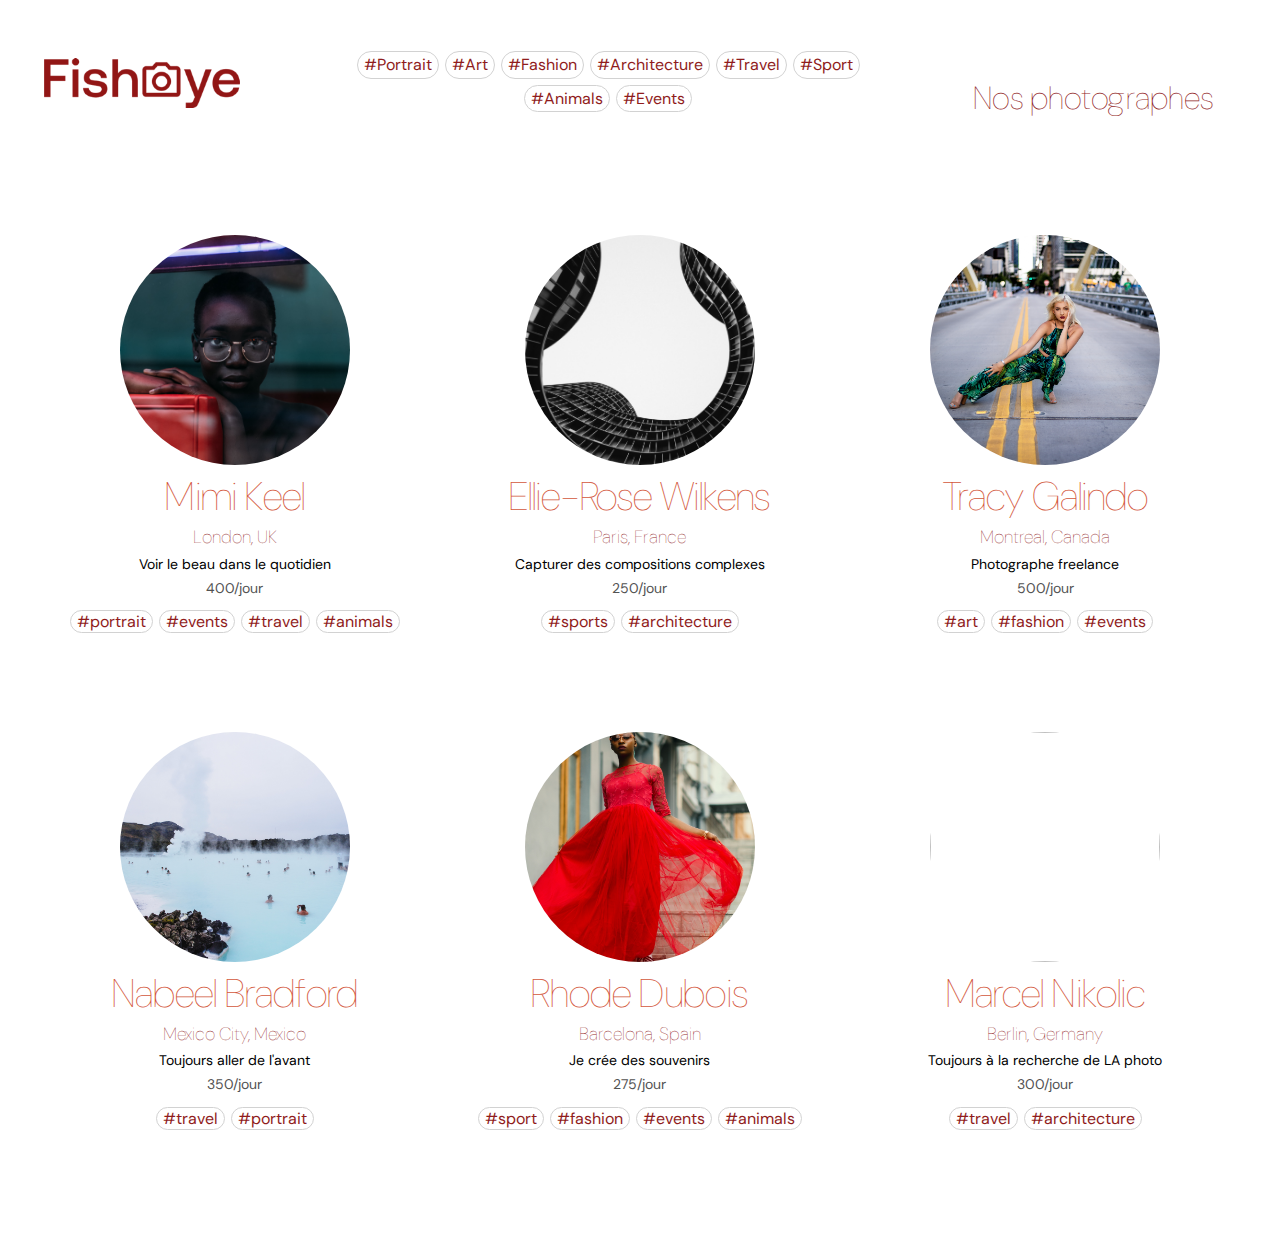
==== index.html @ 37b4bf83 "inject the hastags from javascript" ====
<!DOCTYPE html>
<html lang="en">
  <head>
    <meta charset="UTF-8" />
    <meta http-equiv="X-UA-Compatible" content="IE=edge" />
    <meta name="viewport" content="width=device-width, initial-scale=1.0" />
    <title>FishEye</title>
    <link rel="stylesheet" href="./css/style.css" />
    <link
      rel="stylesheet"
      href="https://cdnjs.cloudflare.com/ajax/libs/font-awesome/5.15.3/css/all.min.css"
      crossorigin="anonymous"
    />
  </head>
  <body id="home_page">
    <div class="container">
      <header class="header" aria-label="banner">
        <a href="https://evafriana.github.io/EvaAfriana_6_17062021/index.html">
          <img
            class="header__img"
            src="assets/images/logo.png"
            alt="Fisheye Home Page"
          />
        </a>
        <nav
          class="header__nav"
          role="navigation"
          aria-label="photographer categories"
        >
          <ul class="header__nav__list" tabindex="0" aria-label="Tag">
            <!-- <li class="header__nav__item tags"><a>#Portrait</a></li>
            <li class="header__nav__item tags"><a>#Art</a></li>
            <li class="header__nav__item tags"><a>#Fashion</a></li>
            <li class="header__nav__item tags"><a>#Architecture</a></li>
            <li class="header__nav__item tags"><a>#Travel</a></li>
            <li class="header__nav__item tags"><a>#Sport</a></li>
            <li class="header__nav__item tags"><a>#Animals</a></li>
            <li class="header__nav__item tags"><a>#Events</a></li> -->
          </ul>
        </nav>
      </header>
      <main class="main">
        <h1 class="main__title">Nos photographes</h1>
        <section class="main__content" id="photographers"></section>
      </main>

      <script type="module" src="js/index.js"></script>
    </div>
  </body>
</html>
---- css/style.css ----
﻿@import url("https://fonts.googleapis.com/css2?family=DM+Sans:ital,wght@0,400;0,500;0,700;1,400&display=swap");*,*::after,*::before{margin:0;padding:0;box-sizing:inherit}body{box-sizing:border-box;max-width:1440px;margin:0 auto}@media screen and (min-width: 992px){main{position:relative}}.container{padding:1rem}a{cursor:pointer;text-decoration:none;color:inherit}a:visited,a:hover,a:active{color:inherit}li{list-style-type:none}.desktop{display:none}.mobile{display:block}@media screen and (min-width: 992px){.desktop{display:block}.mobile{display:none}}body{font-family:"DM Sans",sans-serif}body h1{font-size:18px;font-weight:lighter;font-family:"DM Sans",sans-serif;color:#901c1c}@media screen and (min-width: 992px){body h1{font-size:32px}}body h2{font-size:40px;font-weight:lighter;color:#d3573c}body h3{font-size:24px}body h4{font-size:18px;font-weight:lighter;color:#901c1c}body p{font-size:14px}.tags{border:1px solid #d2d2d2;padding:0 6px;border-radius:25px;line-height:1.6;color:#901c1c;margin:3px}.btn{z-index:5;border-radius:10px;color:#fff;width:200px;font-size:20px;background-color:#901c1c}@media screen and (min-width: 768px){.btn__profil{width:180px;height:60px;margin-left:-5vw;margin-top:0.5rem}}@media screen and (min-width: 1200px){.btn__profil{margin-left:-15rem;margin-top:0.5rem}}.btn__mobile{padding:0.5rem}.trier span{display:flex;position:relative;width:18rem}.trier a,.trier ul{color:#fff}.trier .arrow-up::after{content:"▲";right:20px;position:absolute;top:12px}.trier .arrow-down::after{content:"▼";right:20px;position:absolute}.toggle__button{z-index:6;padding:1rem;border-radius:10px;color:#fff;width:200px;font-size:20px;background-color:#901c1c}.toggle__button,.toggle__list{position:absolute}.toggle__list{list-style:none;box-shadow:0px 5px 8px 0px rgba(0,0,0,0.2);overflow:hidden;max-height:0;z-index:5;border-radius:10px}.toggle__list>li{position:relative;background-color:#901c1c;width:200px;font-size:20px;padding:1rem;display:flex;align-items:center;cursor:pointer;opacity:1}.toggle__list.open{max-height:320px;overflow:auto}.toggle__border{border-top:1px solid #fff;padding:0 10px}@media screen and (min-width: 992px){.header{display:flex;width:calc(100% - 380px);justify-content:space-between;gap:40px;align-items:center}}.header__img{width:200px;margin-left:-1.5rem}@media screen and (min-width: 992px){.header__img{width:300px}}.header__nav__list{display:flex;padding:0;flex-wrap:wrap;justify-content:center;margin:2rem 0}#photographers>div{margin:3rem 0}@media screen and (min-width: 992px){#photographers{display:grid;grid-template-columns:repeat(3, 1fr)}}.photographers__info{line-height:1.7}.photographers__profil{width:230px;height:230px;border-radius:50%;object-fit:cover;object-position:center}.photographers__price{color:#525252;margin-bottom:0.5rem}.footer{position:fixed;bottom:0;width:90%;text-align:center;text-align:-webkit-center;margin-bottom:1rem}@media screen and (min-width: 992px){.footer{margin-bottom:0;text-align:right}}.main__title{position:absolute;top:30px;right:20px;font-weight:lighter;right:20px;top:30px}@media screen and (min-width: 992px){.main__title{right:50px;top:-110px}}.main__content{text-align:center;margin:2.5rem 0}@media screen and (min-width: 992px){.main__content{margin:2.5rem 1rem}}.container-mobile{padding:1rem}@media screen and (min-width: 992px){.container-mobile{padding:2rem 4rem}}.photographer{margin:1.5rem 0}@media screen and (min-width: 992px){.photographer{padding:4rem 3rem;background-color:#fafafa}}@media screen and (min-width: 992px){.photographer h2{font-size:56px}}@media screen and (min-width: 768px){.photographer h4{font-size:20px}}.photographer p{color:#525252}.photographer__profil{display:flex;flex-direction:row;justify-content:space-between;line-height:1.4}.photographer__profil__img{border-radius:50%;object-fit:cover;object-position:center;width:120px;height:120px}@media screen and (min-width: 768px){.photographer__profil__img{width:200px;height:200px}}.photographer__profil__info span{line-height:2.5}.photographer__artworks{margin:3rem 0;color:#901c1c}.photographer__artworks div{align-self:center}@media screen and (min-width: 768px){.photographer__artworks{display:grid;grid-template-columns:repeat(3, 1fr);grid-gap:1rem 5rem;height:335px}}.photographer__artworks img{width:100%;height:220px;object-fit:cover;border-radius:10px;object-position:top}@media screen and (min-width: 768px){.photographer__artworks img{height:335px}}.photographer__artworks video{width:100%}.photographer__artworks__info{display:flex;justify-content:space-between;flex-direction:row;padding:0.7rem}.photographer__artworks__title{color:#901c1c}.trier{display:flex}.trier p{padding:0.7rem 2rem 0 0;font-weight:bold}.favorite{display:flex;justify-content:space-between;align-items:center;width:400px;background-color:#db8876;padding:1rem;border-radius:10px 10px 0 0;float:right;margin-right:-3rem}
/*# sourceMappingURL=style.css.map */
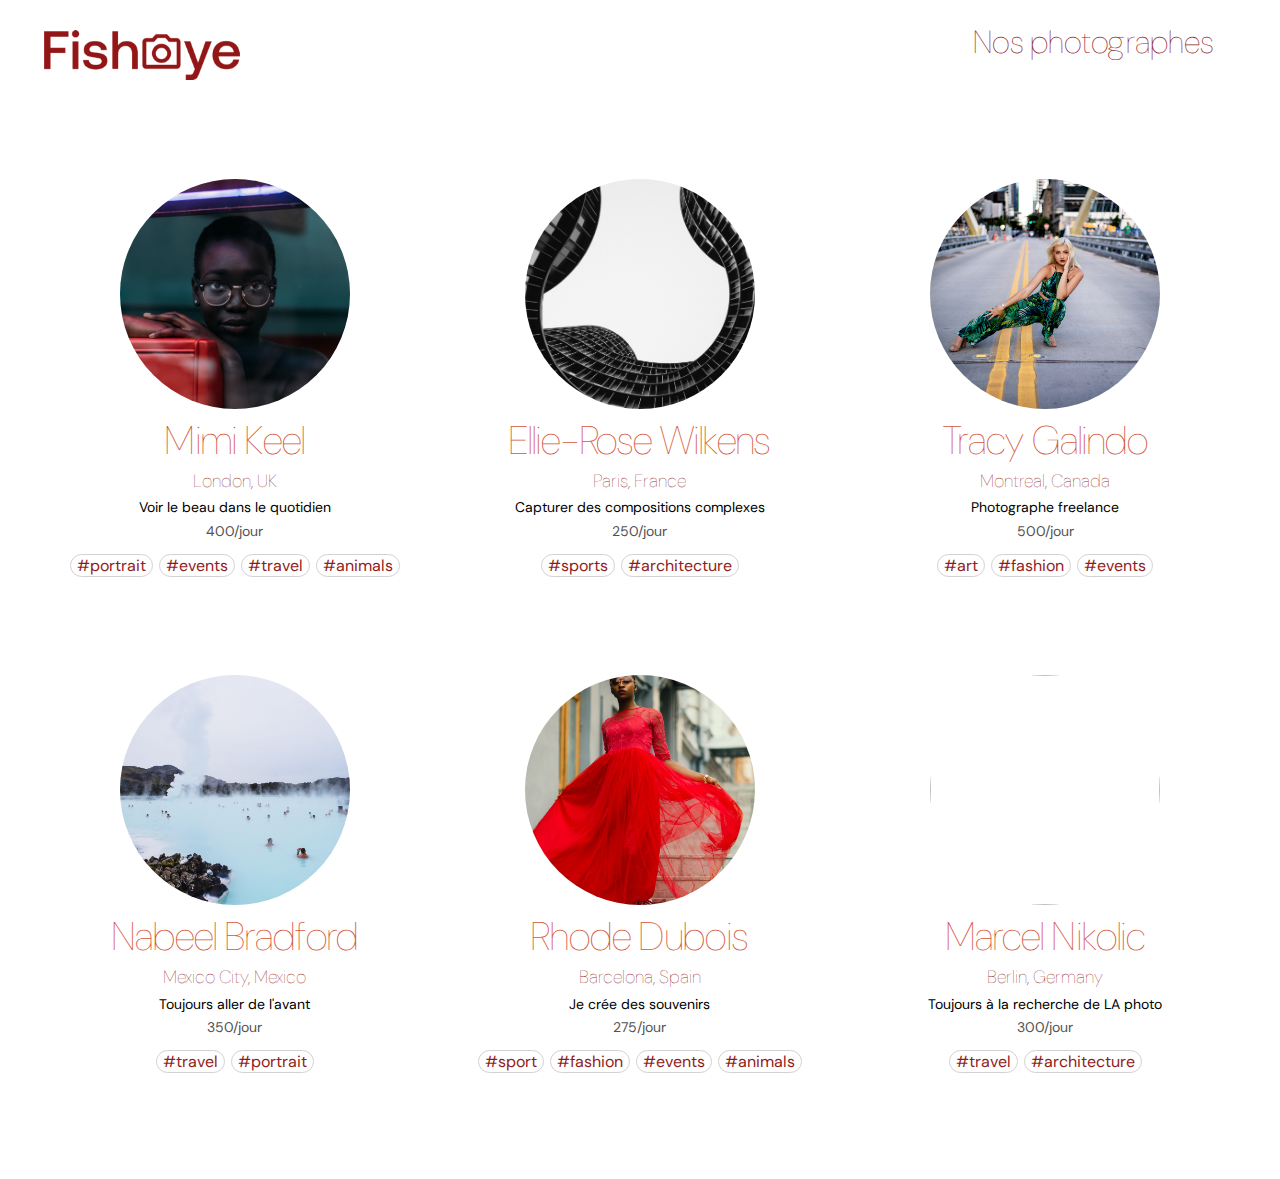
==== commit 15d32c99: "refacto homepage and lightbox" ====
--- a/index.html
+++ b/index.html
@@ -13,9 +13,10 @@
     />
   </head>
   <body id="home_page">
+    <div class="gotocontent"></div>
     <div class="container">
       <header class="header" aria-label="banner">
-        <a href="https://evafriana.github.io/EvaAfriana_6_17062021/index.html">
+        <a href="index.html">
           <img
             class="header__img"
             src="assets/images/logo.png"
@@ -27,16 +28,34 @@
           role="navigation"
           aria-label="photographer categories"
         >
-          <ul class="header__nav__list" tabindex="0" aria-label="Tag">
-            <!-- <li class="header__nav__item tags"><a>#Portrait</a></li>
-            <li class="header__nav__item tags"><a>#Art</a></li>
-            <li class="header__nav__item tags"><a>#Fashion</a></li>
-            <li class="header__nav__item tags"><a>#Architecture</a></li>
-            <li class="header__nav__item tags"><a>#Travel</a></li>
-            <li class="header__nav__item tags"><a>#Sport</a></li>
-            <li class="header__nav__item tags"><a>#Animals</a></li>
-            <li class="header__nav__item tags"><a>#Events</a></li> -->
-          </ul>
+          <!-- <ul class="header__nav__list" tabindex="0" aria-label="Tag">
+            <li class="header__nav__item tags">
+              <a tabindex="0" href="index.html?tag=portrait">#Portrait</a>
+            </li>
+            <li class="header__nav__item tags">
+              <a tabindex="0" href="index.html?tag=art">#Art</a>
+            </li>
+            <li class="header__nav__item tags">
+              <a tabindex="0" href="index.html?tag=fashion">#Fashion</a>
+            </li>
+            <li class="header__nav__item tags">
+              <a tabindex="0" href="index.html?tag=architecture"
+                >#Architecture</a
+              >
+            </li>
+            <li class="header__nav__item tags">
+              <a tabindex="0" href="index.html?tag=travel">#Travel</a>
+            </li>
+            <li class="header__nav__item tags">
+              <a tabindex="0" href="index.html?tag=sport">#Sport</a>
+            </li>
+            <li class="header__nav__item tags">
+              <a tabindex="0" href="index.html?tag=animals">#Animals</a>
+            </li>
+            <li class="header__nav__item tags">
+              <a tabindex="0" href="index.html?tag=events">#Events</a>
+            </li>
+          </ul> -->
         </nav>
       </header>
       <main class="main">
--- a/css/style.css
+++ b/css/style.css
@@ -1,2 +1,2 @@
-﻿@import url("https://fonts.googleapis.com/css2?family=DM+Sans:ital,wght@0,400;0,500;0,700;1,400&display=swap");*,*::after,*::before{margin:0;padding:0;box-sizing:inherit}body{box-sizing:border-box;max-width:1440px;margin:0 auto}@media screen and (min-width: 992px){main{position:relative}}.container{padding:1rem}a{cursor:pointer;text-decoration:none;color:inherit}a:visited,a:hover,a:active{color:inherit}li{list-style-type:none}.desktop{display:none}.mobile{display:block}@media screen and (min-width: 992px){.desktop{display:block}.mobile{display:none}}body{font-family:"DM Sans",sans-serif}body h1{font-size:18px;font-weight:lighter;font-family:"DM Sans",sans-serif;color:#901c1c}@media screen and (min-width: 992px){body h1{font-size:32px}}body h2{font-size:40px;font-weight:lighter;color:#d3573c}body h3{font-size:24px}body h4{font-size:18px;font-weight:lighter;color:#901c1c}body p{font-size:14px}.tags{border:1px solid #d2d2d2;padding:0 6px;border-radius:25px;line-height:1.6;color:#901c1c;margin:3px}.btn{z-index:5;border-radius:10px;color:#fff;width:200px;font-size:20px;background-color:#901c1c}@media screen and (min-width: 768px){.btn__profil{width:180px;height:60px;margin-left:-5vw;margin-top:0.5rem}}@media screen and (min-width: 1200px){.btn__profil{margin-left:-15rem;margin-top:0.5rem}}.btn__mobile{padding:0.5rem}.trier span{display:flex;position:relative;width:18rem}.trier a,.trier ul{color:#fff}.trier .arrow-up::after{content:"▲";right:20px;position:absolute;top:12px}.trier .arrow-down::after{content:"▼";right:20px;position:absolute}.toggle__button{z-index:6;padding:1rem;border-radius:10px;color:#fff;width:200px;font-size:20px;background-color:#901c1c}.toggle__button,.toggle__list{position:absolute}.toggle__list{list-style:none;box-shadow:0px 5px 8px 0px rgba(0,0,0,0.2);overflow:hidden;max-height:0;z-index:5;border-radius:10px}.toggle__list>li{position:relative;background-color:#901c1c;width:200px;font-size:20px;padding:1rem;display:flex;align-items:center;cursor:pointer;opacity:1}.toggle__list.open{max-height:320px;overflow:auto}.toggle__border{border-top:1px solid #fff;padding:0 10px}@media screen and (min-width: 992px){.header{display:flex;width:calc(100% - 380px);justify-content:space-between;gap:40px;align-items:center}}.header__img{width:200px;margin-left:-1.5rem}@media screen and (min-width: 992px){.header__img{width:300px}}.header__nav__list{display:flex;padding:0;flex-wrap:wrap;justify-content:center;margin:2rem 0}#photographers>div{margin:3rem 0}@media screen and (min-width: 992px){#photographers{display:grid;grid-template-columns:repeat(3, 1fr)}}.photographers__info{line-height:1.7}.photographers__profil{width:230px;height:230px;border-radius:50%;object-fit:cover;object-position:center}.photographers__price{color:#525252;margin-bottom:0.5rem}.footer{position:fixed;bottom:0;width:90%;text-align:center;text-align:-webkit-center;margin-bottom:1rem}@media screen and (min-width: 992px){.footer{margin-bottom:0;text-align:right}}.main__title{position:absolute;top:30px;right:20px;font-weight:lighter;right:20px;top:30px}@media screen and (min-width: 992px){.main__title{right:50px;top:-110px}}.main__content{text-align:center;margin:2.5rem 0}@media screen and (min-width: 992px){.main__content{margin:2.5rem 1rem}}.container-mobile{padding:1rem}@media screen and (min-width: 992px){.container-mobile{padding:2rem 4rem}}.photographer{margin:1.5rem 0}@media screen and (min-width: 992px){.photographer{padding:4rem 3rem;background-color:#fafafa}}@media screen and (min-width: 992px){.photographer h2{font-size:56px}}@media screen and (min-width: 768px){.photographer h4{font-size:20px}}.photographer p{color:#525252}.photographer__profil{display:flex;flex-direction:row;justify-content:space-between;line-height:1.4}.photographer__profil__img{border-radius:50%;object-fit:cover;object-position:center;width:120px;height:120px}@media screen and (min-width: 768px){.photographer__profil__img{width:200px;height:200px}}.photographer__profil__info span{line-height:2.5}.photographer__artworks{margin:3rem 0;color:#901c1c}.photographer__artworks div{align-self:center}@media screen and (min-width: 768px){.photographer__artworks{display:grid;grid-template-columns:repeat(3, 1fr);grid-gap:1rem 5rem;height:335px}}.photographer__artworks img{width:100%;height:220px;object-fit:cover;border-radius:10px;object-position:top}@media screen and (min-width: 768px){.photographer__artworks img{height:335px}}.photographer__artworks video{width:100%}.photographer__artworks__info{display:flex;justify-content:space-between;flex-direction:row;padding:0.7rem}.photographer__artworks__title{color:#901c1c}.trier{display:flex}.trier p{padding:0.7rem 2rem 0 0;font-weight:bold}.favorite{display:flex;justify-content:space-between;align-items:center;width:400px;background-color:#db8876;padding:1rem;border-radius:10px 10px 0 0;float:right;margin-right:-3rem}
+﻿@import url("https://fonts.googleapis.com/css2?family=DM+Sans:ital,wght@0,400;0,500;0,700;1,400&display=swap");*,*::after,*::before{margin:0;padding:0;box-sizing:inherit}html{scroll-behavior:smooth}body{box-sizing:border-box;max-width:1440px;margin:0 auto}@media screen and (min-width: 992px){main{position:relative}}.container{padding:1rem}a{cursor:pointer;text-decoration:none;color:inherit}a:visited,a:hover,a:active{color:inherit}li{list-style-type:none}.desktop{display:none}.mobile{display:block}@media screen and (min-width: 992px){.desktop{display:block}.mobile{display:none}}body{font-family:"DM Sans",sans-serif}body h1{font-size:18px;font-weight:lighter;font-family:"DM Sans",sans-serif;color:#901c1c}@media screen and (min-width: 992px){body h1{font-size:32px}}body h2{font-size:40px;font-weight:lighter;color:#d3573c}body h3{font-size:24px}body h4{font-size:18px;font-weight:lighter;color:#901c1c}body p{font-size:14px}.tags{border:1px solid #d2d2d2;padding:0 6px;border-radius:25px;line-height:1.6;color:#901c1c;margin:3px}.btn{z-index:1;cursor:pointer;border-radius:10px;color:#fff;font-size:20px;background-color:#901c1c}@media screen and (min-width: 768px){.btn__profil{width:180px;height:60px;margin-left:-5vw;margin-top:0.5rem}}@media screen and (min-width: 1200px){.btn__profil{margin-left:-15rem;margin-top:0.5rem}}.btn__mobile{padding:1rem}.trier span{display:flex;position:relative;width:18rem}.trier a,.trier ul{color:#fff}.trier .arrow-up::after{content:"▲";right:20px;position:absolute;top:12px}.trier .arrow-down::after{content:"▼";right:20px;position:absolute}.modal{display:none;align-items:center;position:fixed;z-index:7;left:0;top:0;width:100%;height:100%;overflow:auto;background-color:#000;background-color:rgba(0,0,0,0.4)}.modal__content{max-width:400px;width:100%;margin:0 auto;position:relative;background:#db8876;padding:25px;box-shadow:0 0 20px 0 rgba(0,0,0,0.2),0 5px 5px 0 rgba(0,0,0,0.24)}.modal__content__info{display:flex;justify-content:space-between;margin-bottom:1rem}.modal__content__info .close{position:absolute;right:1.5rem;top:2.2rem;width:32px;height:32px;opacity:1;cursor:pointer;transform:scale(0.7);z-index:3}.modal__content__info .close:before,.modal__content__info .close:after{position:absolute;left:15px;content:" ";height:33px;width:3px;background-color:#fff}.modal__content__info .close:before{transform:rotate(45deg)}.modal__content__info .close:after{transform:rotate(-45deg)}.modal__content__title{display:flex;flex-direction:column}.modal__content__title h2{font-size:36px;color:#000}.modal fieldset{border:medium none !important;margin:0 0 10px;min-width:100%;padding:0;width:100%}.modal fieldset :focus-visible{outline:none}.modal fieldset input[type="text"],.modal fieldset input[type="email"],.modal fieldset input[type="tel"],.modal fieldset input[type="url"],.modal fieldset textarea{width:100%;border:1px solid #ccc;background:#fff;margin:0 0 5px;padding:10px}.modal fieldset textarea{height:100px}.modal fieldset label{color:#393939}.modal fieldset button{border-style:none;padding:1rem 2rem}.toggle__button{width:200px;z-index:6;padding:1rem;border-radius:10px;color:#fff;font-size:20px;background-color:#901c1c}.toggle__button,.toggle__list{position:absolute}.toggle__list{list-style:none;box-shadow:0px 5px 8px 0px rgba(0,0,0,0.2);overflow:hidden;max-height:0;z-index:5;border-radius:10px}.toggle__list>li{position:relative;background-color:#901c1c;width:200px;font-size:20px;padding:1rem;display:flex;align-items:center;cursor:pointer;opacity:1}.toggle__list.open{max-height:320px;overflow:auto}.toggle__border{border-top:1px solid #fff;padding:0 10px}.lightbox{position:fixed;top:0;left:0;width:100%;height:100%;background-color:rgba(0,0,0,0.9);z-index:7;overflow:auto;animation:lightboxIn 0.5s;transition:opacity 0.3s}.lightbox .fadeOut{opacity:0}.lightbox__next,.lightbox__prev{border:none;background:url(/assets/images/arrow.svg) center center/20px 32px no-repeat;width:50px;height:100%;position:fixed;top:0;right:0;margin-top:-14px;z-index:8}.lightbox__prev{right:auto;left:0;transform:rotate(180deg)}.lightbox__close{width:20px;height:32px;border:none;background:url(/assets/images/cross.svg) center center/100% 100% no-repeat transparent;position:fixed;top:20px;right:20px;z-index:10}.lightbox button{opacity:0.5;cursor:pointer;transition:opacity 0.3s}.lightbox button:hover{opacity:1}.lightbox__container{display:flex;justify-content:center;flex-direction:column;width:100%;height:100%;padding:0 5rem}.lightbox__container__info{padding:1rem;color:white;display:flex;align-self:center}.lightbox__container img{max-width:100%;max-height:80vh;object-fit:contain;animation:lightboxIn 0.5s}@keyframes lightboxIn{from{opacity:0}to{opacity:1}}@media screen and (min-width: 992px){.header{display:flex;width:calc(100% - 380px);justify-content:space-between;gap:40px;align-items:center}}.header__img{width:200px;margin-left:-1.5rem}@media screen and (min-width: 992px){.header__img{width:300px}}.header__nav__list{display:flex;padding:0;flex-wrap:wrap;justify-content:center;margin:2rem 0}.header__nav .active{background-color:#901c1c;color:white}#photographers>div{margin:3rem 0}@media screen and (min-width: 992px){#photographers{display:grid;grid-template-columns:repeat(3, 1fr)}}.photographers__info{line-height:1.7}.photographers__profil{width:230px;height:230px;border-radius:50%;object-fit:cover;object-position:center}.photographers__price{color:#525252;margin-bottom:0.5rem}.footer{position:fixed;bottom:0;width:90%;text-align:center;text-align:-webkit-center;margin-bottom:1rem}@media screen and (min-width: 992px){.footer{margin-bottom:0;text-align:right}}.gotocontent{left:50%;transform:translateX(-50%);padding:0.3rem 0.5rem;border-radius:5px;position:fixed;background-color:#db8876;width:fit-content;top:1.5rem;z-index:2;transition:0.3s ease}body:not([data-scroll="0"]) .gotocontent{opacity:1}body:not([data-scroll]) .gotocontent{display:none}body[data-scroll="0"] .gotocontent{opacity:0}.main__title{position:absolute;top:30px;right:20px;font-weight:lighter;right:20px;top:30px}@media screen and (min-width: 992px){.main__title{right:50px;top:-110px}}.main__content{text-align:center;margin:2.5rem 0}@media screen and (min-width: 992px){.main__content{margin:2.5rem 1rem}}.container-mobile{padding:1rem}@media screen and (min-width: 992px){.container-mobile{padding:2rem 4rem}}.photographer{margin:1.5rem 0}@media screen and (min-width: 992px){.photographer{padding:4rem 3rem;background-color:#fafafa}.photographer h2{font-size:56px}.photographer h4{font-size:20px}}.photographer p{color:#525252}.photographer__profil{display:flex;flex-direction:row;justify-content:space-between;line-height:1.4;padding-bottom:1rem}@media screen and (min-width: 768px){.photographer__profil{padding-bottom:0}}.photographer__profil__img{border-radius:50%;object-fit:cover;object-position:center;width:120px;height:120px}@media screen and (min-width: 768px){.photographer__profil__img{width:200px;height:200px}}.photographer__profil__info span{line-height:1.7}@media screen and (min-width: 768px){.photographer__profil__info span{line-height:2.5}}.photographer__artworks{margin:3rem 0;color:#901c1c}@media screen and (min-width: 768px){.photographer__artworks{display:grid;grid-template-columns:repeat(3, 1fr);grid-gap:1rem 5rem;height:335px}}.photographer__artworks div{align-self:center}.photographer__artworks img{width:100%;height:220px;object-fit:cover;border-radius:10px;object-position:top}@media screen and (min-width: 768px){.photographer__artworks img{height:335px}}.photographer__artworks video{width:100%}.photographer__artworks__info{display:flex;justify-content:space-between;align-items:center;flex-direction:row;padding:0.7rem;margin-bottom:1rem}.photographer__artworks__info .clickme{cursor:pointer}.photographer__artworks__title{color:#901c1c}.trier{display:flex}.trier p{padding:0.7rem 2rem 0 0;font-weight:bold}.favorite{display:flex;justify-content:space-between;align-items:center;width:400px;background-color:#db8876;padding:1rem;border-radius:10px 10px 0 0;float:right;margin-right:-3rem}
 /*# sourceMappingURL=style.css.map */
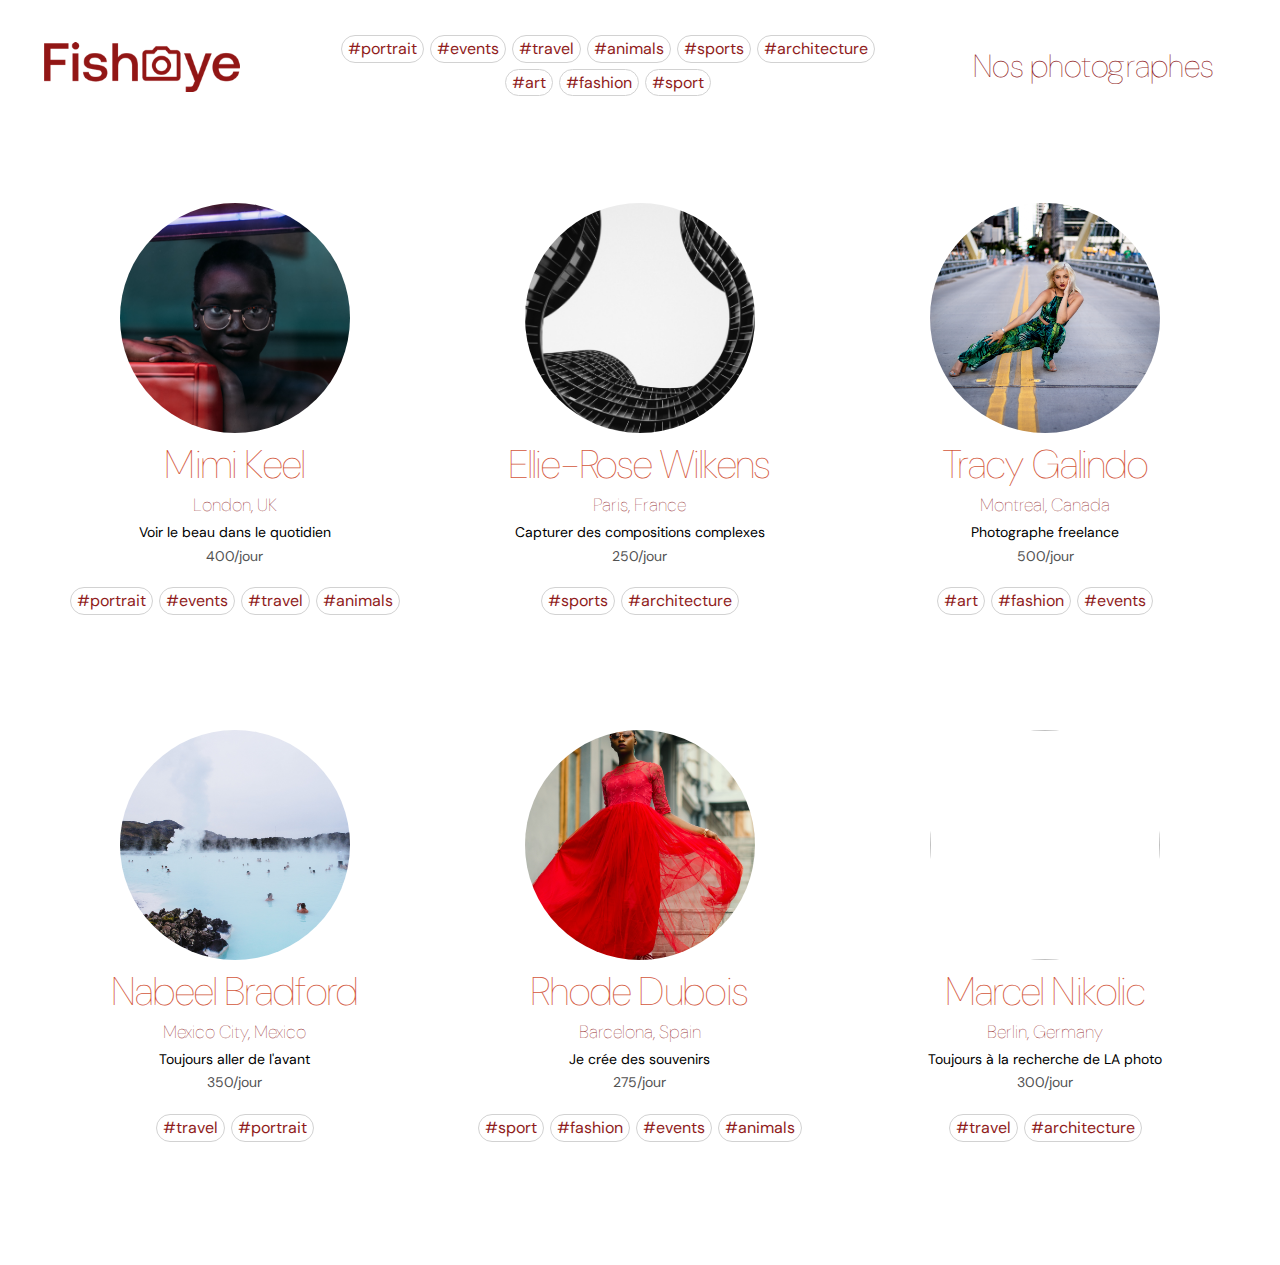
==== commit 1a265219: "refacto for filtertoggle, contactmodal and totallikes" ====
--- a/index.html
+++ b/index.html
@@ -27,36 +27,7 @@
           class="header__nav"
           role="navigation"
           aria-label="photographer categories"
-        >
-          <!-- <ul class="header__nav__list" tabindex="0" aria-label="Tag">
-            <li class="header__nav__item tags">
-              <a tabindex="0" href="index.html?tag=portrait">#Portrait</a>
-            </li>
-            <li class="header__nav__item tags">
-              <a tabindex="0" href="index.html?tag=art">#Art</a>
-            </li>
-            <li class="header__nav__item tags">
-              <a tabindex="0" href="index.html?tag=fashion">#Fashion</a>
-            </li>
-            <li class="header__nav__item tags">
-              <a tabindex="0" href="index.html?tag=architecture"
-                >#Architecture</a
-              >
-            </li>
-            <li class="header__nav__item tags">
-              <a tabindex="0" href="index.html?tag=travel">#Travel</a>
-            </li>
-            <li class="header__nav__item tags">
-              <a tabindex="0" href="index.html?tag=sport">#Sport</a>
-            </li>
-            <li class="header__nav__item tags">
-              <a tabindex="0" href="index.html?tag=animals">#Animals</a>
-            </li>
-            <li class="header__nav__item tags">
-              <a tabindex="0" href="index.html?tag=events">#Events</a>
-            </li>
-          </ul> -->
-        </nav>
+        ></nav>
       </header>
       <main class="main">
         <h1 class="main__title">Nos photographes</h1>
--- a/css/style.css
+++ b/css/style.css
@@ -1,2 +1,2 @@
-﻿@import url("https://fonts.googleapis.com/css2?family=DM+Sans:ital,wght@0,400;0,500;0,700;1,400&display=swap");*,*::after,*::before{margin:0;padding:0;box-sizing:inherit}html{scroll-behavior:smooth}body{box-sizing:border-box;max-width:1440px;margin:0 auto}@media screen and (min-width: 992px){main{position:relative}}.container{padding:1rem}a{cursor:pointer;text-decoration:none;color:inherit}a:visited,a:hover,a:active{color:inherit}li{list-style-type:none}.desktop{display:none}.mobile{display:block}@media screen and (min-width: 992px){.desktop{display:block}.mobile{display:none}}body{font-family:"DM Sans",sans-serif}body h1{font-size:18px;font-weight:lighter;font-family:"DM Sans",sans-serif;color:#901c1c}@media screen and (min-width: 992px){body h1{font-size:32px}}body h2{font-size:40px;font-weight:lighter;color:#d3573c}body h3{font-size:24px}body h4{font-size:18px;font-weight:lighter;color:#901c1c}body p{font-size:14px}.tags{border:1px solid #d2d2d2;padding:0 6px;border-radius:25px;line-height:1.6;color:#901c1c;margin:3px}.btn{z-index:1;cursor:pointer;border-radius:10px;color:#fff;font-size:20px;background-color:#901c1c}@media screen and (min-width: 768px){.btn__profil{width:180px;height:60px;margin-left:-5vw;margin-top:0.5rem}}@media screen and (min-width: 1200px){.btn__profil{margin-left:-15rem;margin-top:0.5rem}}.btn__mobile{padding:1rem}.trier span{display:flex;position:relative;width:18rem}.trier a,.trier ul{color:#fff}.trier .arrow-up::after{content:"▲";right:20px;position:absolute;top:12px}.trier .arrow-down::after{content:"▼";right:20px;position:absolute}.modal{display:none;align-items:center;position:fixed;z-index:7;left:0;top:0;width:100%;height:100%;overflow:auto;background-color:#000;background-color:rgba(0,0,0,0.4)}.modal__content{max-width:400px;width:100%;margin:0 auto;position:relative;background:#db8876;padding:25px;box-shadow:0 0 20px 0 rgba(0,0,0,0.2),0 5px 5px 0 rgba(0,0,0,0.24)}.modal__content__info{display:flex;justify-content:space-between;margin-bottom:1rem}.modal__content__info .close{position:absolute;right:1.5rem;top:2.2rem;width:32px;height:32px;opacity:1;cursor:pointer;transform:scale(0.7);z-index:3}.modal__content__info .close:before,.modal__content__info .close:after{position:absolute;left:15px;content:" ";height:33px;width:3px;background-color:#fff}.modal__content__info .close:before{transform:rotate(45deg)}.modal__content__info .close:after{transform:rotate(-45deg)}.modal__content__title{display:flex;flex-direction:column}.modal__content__title h2{font-size:36px;color:#000}.modal fieldset{border:medium none !important;margin:0 0 10px;min-width:100%;padding:0;width:100%}.modal fieldset :focus-visible{outline:none}.modal fieldset input[type="text"],.modal fieldset input[type="email"],.modal fieldset input[type="tel"],.modal fieldset input[type="url"],.modal fieldset textarea{width:100%;border:1px solid #ccc;background:#fff;margin:0 0 5px;padding:10px}.modal fieldset textarea{height:100px}.modal fieldset label{color:#393939}.modal fieldset button{border-style:none;padding:1rem 2rem}.toggle__button{width:200px;z-index:6;padding:1rem;border-radius:10px;color:#fff;font-size:20px;background-color:#901c1c}.toggle__button,.toggle__list{position:absolute}.toggle__list{list-style:none;box-shadow:0px 5px 8px 0px rgba(0,0,0,0.2);overflow:hidden;max-height:0;z-index:5;border-radius:10px}.toggle__list>li{position:relative;background-color:#901c1c;width:200px;font-size:20px;padding:1rem;display:flex;align-items:center;cursor:pointer;opacity:1}.toggle__list.open{max-height:320px;overflow:auto}.toggle__border{border-top:1px solid #fff;padding:0 10px}.lightbox{position:fixed;top:0;left:0;width:100%;height:100%;background-color:rgba(0,0,0,0.9);z-index:7;overflow:auto;animation:lightboxIn 0.5s;transition:opacity 0.3s}.lightbox .fadeOut{opacity:0}.lightbox__next,.lightbox__prev{border:none;background:url(/assets/images/arrow.svg) center center/20px 32px no-repeat;width:50px;height:100%;position:fixed;top:0;right:0;margin-top:-14px;z-index:8}.lightbox__prev{right:auto;left:0;transform:rotate(180deg)}.lightbox__close{width:20px;height:32px;border:none;background:url(/assets/images/cross.svg) center center/100% 100% no-repeat transparent;position:fixed;top:20px;right:20px;z-index:10}.lightbox button{opacity:0.5;cursor:pointer;transition:opacity 0.3s}.lightbox button:hover{opacity:1}.lightbox__container{display:flex;justify-content:center;flex-direction:column;width:100%;height:100%;padding:0 5rem}.lightbox__container__info{padding:1rem;color:white;display:flex;align-self:center}.lightbox__container img{max-width:100%;max-height:80vh;object-fit:contain;animation:lightboxIn 0.5s}@keyframes lightboxIn{from{opacity:0}to{opacity:1}}@media screen and (min-width: 992px){.header{display:flex;width:calc(100% - 380px);justify-content:space-between;gap:40px;align-items:center}}.header__img{width:200px;margin-left:-1.5rem}@media screen and (min-width: 992px){.header__img{width:300px}}.header__nav__list{display:flex;padding:0;flex-wrap:wrap;justify-content:center;margin:2rem 0}.header__nav .active{background-color:#901c1c;color:white}#photographers>div{margin:3rem 0}@media screen and (min-width: 992px){#photographers{display:grid;grid-template-columns:repeat(3, 1fr)}}.photographers__info{line-height:1.7}.photographers__profil{width:230px;height:230px;border-radius:50%;object-fit:cover;object-position:center}.photographers__price{color:#525252;margin-bottom:0.5rem}.footer{position:fixed;bottom:0;width:90%;text-align:center;text-align:-webkit-center;margin-bottom:1rem}@media screen and (min-width: 992px){.footer{margin-bottom:0;text-align:right}}.gotocontent{left:50%;transform:translateX(-50%);padding:0.3rem 0.5rem;border-radius:5px;position:fixed;background-color:#db8876;width:fit-content;top:1.5rem;z-index:2;transition:0.3s ease}body:not([data-scroll="0"]) .gotocontent{opacity:1}body:not([data-scroll]) .gotocontent{display:none}body[data-scroll="0"] .gotocontent{opacity:0}.main__title{position:absolute;top:30px;right:20px;font-weight:lighter;right:20px;top:30px}@media screen and (min-width: 992px){.main__title{right:50px;top:-110px}}.main__content{text-align:center;margin:2.5rem 0}@media screen and (min-width: 992px){.main__content{margin:2.5rem 1rem}}.container-mobile{padding:1rem}@media screen and (min-width: 992px){.container-mobile{padding:2rem 4rem}}.photographer{margin:1.5rem 0}@media screen and (min-width: 992px){.photographer{padding:4rem 3rem;background-color:#fafafa}.photographer h2{font-size:56px}.photographer h4{font-size:20px}}.photographer p{color:#525252}.photographer__profil{display:flex;flex-direction:row;justify-content:space-between;line-height:1.4;padding-bottom:1rem}@media screen and (min-width: 768px){.photographer__profil{padding-bottom:0}}.photographer__profil__img{border-radius:50%;object-fit:cover;object-position:center;width:120px;height:120px}@media screen and (min-width: 768px){.photographer__profil__img{width:200px;height:200px}}.photographer__profil__info span{line-height:1.7}@media screen and (min-width: 768px){.photographer__profil__info span{line-height:2.5}}.photographer__artworks{margin:3rem 0;color:#901c1c}@media screen and (min-width: 768px){.photographer__artworks{display:grid;grid-template-columns:repeat(3, 1fr);grid-gap:1rem 5rem;height:335px}}.photographer__artworks div{align-self:center}.photographer__artworks img{width:100%;height:220px;object-fit:cover;border-radius:10px;object-position:top}@media screen and (min-width: 768px){.photographer__artworks img{height:335px}}.photographer__artworks video{width:100%}.photographer__artworks__info{display:flex;justify-content:space-between;align-items:center;flex-direction:row;padding:0.7rem;margin-bottom:1rem}.photographer__artworks__info .clickme{cursor:pointer}.photographer__artworks__title{color:#901c1c}.trier{display:flex}.trier p{padding:0.7rem 2rem 0 0;font-weight:bold}.favorite{display:flex;justify-content:space-between;align-items:center;width:400px;background-color:#db8876;padding:1rem;border-radius:10px 10px 0 0;float:right;margin-right:-3rem}
+﻿@import url("https://fonts.googleapis.com/css2?family=DM+Sans:ital,wght@0,400;0,500;0,700;1,400&display=swap");*,*::after,*::before{margin:0;padding:0;box-sizing:inherit}html{scroll-behavior:smooth}body{box-sizing:border-box;max-width:1440px;margin:0 auto}@media screen and (min-width: 992px){main{position:relative}}.container{padding:1rem}a{cursor:pointer;text-decoration:none;color:inherit}a:visited,a:hover,a:active{color:inherit}li{list-style-type:none}.desktop{display:none}.mobile{display:block}@media screen and (min-width: 992px){.desktop{display:block}.mobile{display:none}}body{font-family:"DM Sans",sans-serif}body h1{font-size:18px;font-weight:lighter;font-family:"DM Sans",sans-serif;color:#901c1c}@media screen and (min-width: 992px){body h1{font-size:32px}}body h2{font-size:40px;font-weight:lighter;color:#d3573c}body h3{font-size:24px}body h4{font-size:18px;font-weight:lighter;color:#901c1c}body p{font-size:14px}.tags{border:1px solid #d2d2d2;padding:0 6px;border-radius:25px;line-height:1.6;color:#901c1c;margin:3px}.btn{z-index:1;cursor:pointer;border-radius:10px;color:#fff;font-size:20px;background-color:#901c1c}@media screen and (min-width: 768px){.btn__profil{width:180px;height:60px;margin-left:-5vw;margin-top:0.5rem}}@media screen and (min-width: 1200px){.btn__profil{margin-left:-15rem;margin-top:0.5rem}}.btn__mobile{padding:1rem}.trier span{display:flex;position:relative;width:18rem}.trier a,.trier ul{color:#fff}.trier .arrow-up::after{content:"▲";right:20px;position:absolute;top:12px}.trier .arrow-down::after{content:"▼";right:20px;position:absolute}.modal{display:none;align-items:center;position:fixed;z-index:7;left:0;top:0;width:100%;height:100%;overflow:auto;background-color:#000;background-color:rgba(0,0,0,0.4)}.modal__content{max-width:400px;width:100%;margin:0 auto;position:relative;background:#db8876;padding:25px;box-shadow:0 0 20px 0 rgba(0,0,0,0.2),0 5px 5px 0 rgba(0,0,0,0.24)}.modal__content__info{display:flex;justify-content:space-between;margin-bottom:1rem}.modal__content__info .close{position:absolute;right:1.5rem;top:2.2rem;width:32px;height:32px;opacity:1;cursor:pointer;transform:scale(0.7);z-index:3}.modal__content__info .close:before,.modal__content__info .close:after{position:absolute;left:15px;content:" ";height:33px;width:3px;background-color:#fff}.modal__content__info .close:before{transform:rotate(45deg)}.modal__content__info .close:after{transform:rotate(-45deg)}.modal__content__title{display:flex;flex-direction:column}.modal__content__title h2{font-size:36px;color:#000}.modal fieldset{border:medium none !important;margin:0 0 10px;min-width:100%;padding:0;width:100%}.modal fieldset :focus-visible{outline:none}.modal fieldset input[type="text"],.modal fieldset input[type="email"],.modal fieldset input[type="tel"],.modal fieldset input[type="url"],.modal fieldset textarea{width:100%;border:1px solid #ccc;background:#fff;margin:0 0 5px;padding:10px}.modal fieldset textarea{height:100px}.modal fieldset label{color:#393939}.modal fieldset button{border-style:none;padding:1rem 2rem}.toggle__button{width:200px;z-index:6;padding:1rem;border-radius:10px;color:#fff;font-size:20px;background-color:#901c1c}.toggle__button,.toggle__list{position:absolute}.toggle__list{list-style:none;box-shadow:0px 5px 8px 0px rgba(0,0,0,0.2);overflow:hidden;max-height:0;z-index:5;border-radius:10px}.toggle__list>li{position:relative;background-color:#901c1c;width:200px;font-size:20px;padding:1rem;display:flex;align-items:center;cursor:pointer;opacity:1}.toggle__list.open{max-height:320px;overflow:auto}.toggle__border{border-top:1px solid #fff;padding:0 10px}.lightbox{position:fixed;top:0;left:0;width:100%;height:100%;background-color:rgba(0,0,0,0.9);z-index:7;overflow:auto;animation:lightboxIn 0.5s;transition:opacity 0.3s}.lightbox .fadeOut{opacity:0}.lightbox__next,.lightbox__prev{border:none;background:url(/assets/images/arrow.svg) center center/20px 32px no-repeat;width:50px;height:100%;position:fixed;top:0;right:0;margin-top:-14px;z-index:8}.lightbox__prev{right:auto;left:0;transform:rotate(180deg)}.lightbox__close{width:20px;height:32px;border:none;background:url(/assets/images/cross.svg) center center/100% 100% no-repeat transparent;position:fixed;top:20px;right:20px;z-index:10}.lightbox button{opacity:0.5;cursor:pointer;transition:opacity 0.3s}.lightbox button:hover{opacity:1}.lightbox__container{display:flex;justify-content:center;flex-direction:column;width:100%;height:100%;padding:9rem}.lightbox__container__info{padding:1rem;color:white;display:flex;align-self:center}.lightbox__container img{max-width:100%;max-height:80vh;object-fit:contain;animation:lightboxIn 0.5s}@keyframes lightboxIn{from{opacity:0}to{opacity:1}}@media screen and (min-width: 992px){.header{display:flex;width:calc(100% - 380px);justify-content:space-between;gap:40px;align-items:center}}.header__img{width:200px;margin-left:-1.5rem}@media screen and (min-width: 992px){.header__img{width:300px}}.header__nav__list{display:flex;padding:0;flex-wrap:wrap;justify-content:center;margin:1rem 0}.header__nav .active{background-color:#901c1c;color:white}#photographers>div{margin:3rem 0}@media screen and (min-width: 992px){#photographers{display:grid;grid-template-columns:repeat(3, 1fr)}}.photographers__info{line-height:1.7}.photographers__profil{width:230px;height:230px;border-radius:50%;object-fit:cover;object-position:center}.photographers__price{color:#525252;margin-bottom:0.5rem}.footer{position:fixed;bottom:0;width:90%;text-align:center;text-align:-webkit-center;margin-bottom:1rem}@media screen and (min-width: 992px){.footer{margin-bottom:0;text-align:right;pointer-events:none}}.gotocontent{left:50%;transform:translateX(-50%);padding:0.3rem 0.5rem;border-radius:5px;position:fixed;background-color:#db8876;width:fit-content;top:1.5rem;z-index:2;transition:0.3s ease}body:not([data-scroll="0"]) .gotocontent{opacity:1}body:not([data-scroll]) .gotocontent{display:none}body[data-scroll="0"] .gotocontent{opacity:0}.main__title{position:absolute;top:30px;right:20px;font-weight:lighter;right:20px;top:30px}@media screen and (min-width: 992px){.main__title{right:50px;top:-110px}}.main__content{text-align:center;margin:2.5rem 0}@media screen and (min-width: 992px){.main__content{margin:2.5rem 1rem}}.container-mobile{padding:1rem}@media screen and (min-width: 992px){.container-mobile{padding:2rem 4rem}}.photographer{margin:1.5rem 0}.photographer__tag__list{display:flex}@media screen and (min-width: 992px){.photographer{padding:4rem 3rem;background-color:#fafafa}.photographer h2{font-size:56px}.photographer h4{font-size:20px}}.photographer p{color:#525252}.photographer__profil{display:flex;flex-direction:row;justify-content:space-between;line-height:1.4;padding-bottom:1rem}@media screen and (min-width: 768px){.photographer__profil{padding-bottom:0}}.photographer__profil__img{border-radius:50%;object-fit:cover;object-position:center;width:120px;height:120px}@media screen and (min-width: 768px){.photographer__profil__img{width:200px;height:200px}}.photographer__profil__info span{line-height:1.7}@media screen and (min-width: 768px){.photographer__profil__info span{line-height:2.5}}.photographer__artworks{margin:3rem 0;color:#901c1c}@media screen and (min-width: 768px){.photographer__artworks{display:grid;grid-template-columns:repeat(3, 1fr);grid-gap:1rem 5rem;height:335px}}.photographer__artworks div{align-self:center}.photographer__artworks img{width:100%;height:220px;object-fit:cover;border-radius:10px;object-position:top}@media screen and (min-width: 768px){.photographer__artworks img{height:335px}}.photographer__artworks video{width:100%}.photographer__artworks__info{display:flex;justify-content:space-between;align-items:center;flex-direction:row;padding:0.7rem;margin-bottom:1rem}.photographer__artworks__info .clickme{cursor:pointer}.photographer__artworks__title{color:#901c1c}.trier{display:flex}.trier p{padding:0.7rem 2rem 0 0;font-weight:bold}.favorite{display:flex;justify-content:space-between;align-items:center;width:400px;background-color:#db8876;padding:1rem;border-radius:10px 10px 0 0;float:right;margin-right:-3rem}
 /*# sourceMappingURL=style.css.map */
